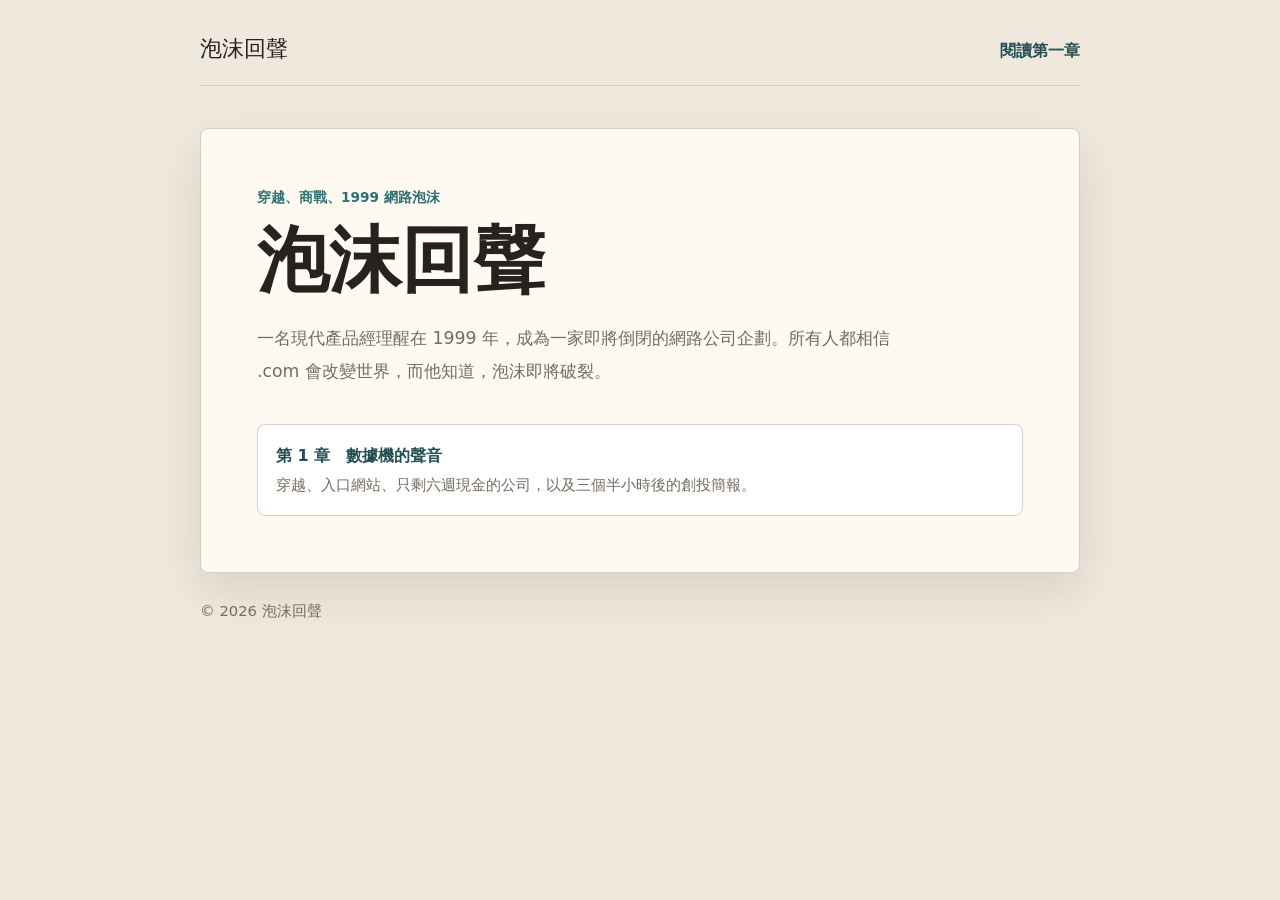
==== index.html @ cc33d05b "Add files via upload" ====
<!doctype html>
<html lang="zh-Hant">
  <head>
    <meta charset="utf-8" />
    <meta name="viewport" content="width=device-width, initial-scale=1" />
    <title>泡沫回聲</title>
    <link rel="stylesheet" href="site.css" />
  </head>
  <body>
    <header class="site-header">
      <div class="brand">
        <p class="brand-title">泡沫回聲</p>
        <a class="nav-link" href="chapter-01.html">閱讀第一章</a>
      </div>
    </header>

    <main class="hero">
      <p class="eyebrow">穿越、商戰、1999 網路泡沫</p>
      <h1>泡沫回聲</h1>
      <p class="subtitle">
        一名現代產品經理醒在 1999 年，成為一家即將倒閉的網路公司企劃。所有人都相信
        .com 會改變世界，而他知道，泡沫即將破裂。
      </p>

      <section class="chapter-list" aria-label="章節列表">
        <a class="chapter-card" href="chapter-01.html">
          第 1 章　數據機的聲音
          <span>穿越、入口網站、只剩六週現金的公司，以及三個半小時後的創投簡報。</span>
        </a>
      </section>
    </main>

    <footer class="site-footer">
      <p>© 2026 泡沫回聲</p>
    </footer>
  </body>
</html>
---- site.css ----
:root {
  color-scheme: light;
  --paper: #fffaf1;
  --ink: #25221f;
  --muted: #746b61;
  --line: #d9cfc0;
  --accent: #2f6f73;
  --accent-dark: #214f52;
  --bg: #efe9dd;
}

* {
  box-sizing: border-box;
}

body {
  margin: 0;
  background: var(--bg);
  color: var(--ink);
  font-family:
    "Microsoft JhengHei",
    "PingFang TC",
    "Noto Sans TC",
    system-ui,
    sans-serif;
  line-height: 1.9;
}

a {
  color: var(--accent-dark);
  font-weight: 700;
  text-decoration: none;
}

a:hover {
  text-decoration: underline;
}

.site-header,
.site-footer {
  width: min(880px, calc(100% - 32px));
  margin: 0 auto;
}

.site-header {
  padding: 28px 0 18px;
}

.brand {
  display: flex;
  align-items: baseline;
  justify-content: space-between;
  gap: 16px;
  border-bottom: 1px solid var(--line);
  padding-bottom: 16px;
}

.brand-title {
  margin: 0;
  font-size: 1.35rem;
  letter-spacing: 0;
}

.nav-link {
  white-space: nowrap;
}

.hero,
.reader {
  width: min(880px, calc(100% - 32px));
  margin: 24px auto;
  background: var(--paper);
  border: 1px solid var(--line);
  border-radius: 8px;
  padding: clamp(24px, 5vw, 56px);
  box-shadow: 0 18px 45px rgba(55, 45, 34, 0.12);
}

.eyebrow {
  margin: 0 0 10px;
  color: var(--accent);
  font-size: 0.85rem;
  font-weight: 700;
}

h1 {
  margin: 0;
  font-size: clamp(2.2rem, 7vw, 4.5rem);
  line-height: 1.1;
}

h2 {
  margin: 0 0 18px;
  font-size: clamp(1.8rem, 5vw, 3rem);
  line-height: 1.18;
}

.subtitle {
  max-width: 680px;
  margin: 22px 0 0;
  color: var(--muted);
  font-size: 1.08rem;
}

.chapter-list {
  display: grid;
  gap: 12px;
  margin-top: 36px;
}

.chapter-card {
  display: block;
  border: 1px solid var(--line);
  border-radius: 8px;
  background: #ffffff;
  padding: 16px 18px;
}

.chapter-card span {
  display: block;
  color: var(--muted);
  font-size: 0.92rem;
  font-weight: 400;
}

.reader-title {
  border-bottom: 1px solid var(--line);
  margin-bottom: 30px;
  padding-bottom: 20px;
}

.chapter-body p {
  margin: 0 0 1.2em;
  text-align: justify;
}

.reader-nav {
  display: flex;
  justify-content: space-between;
  gap: 16px;
  border-top: 1px solid var(--line);
  margin-top: 36px;
  padding-top: 20px;
}

.site-footer {
  color: var(--muted);
  font-size: 0.92rem;
  padding: 0 0 36px;
}

@media (max-width: 640px) {
  .brand {
    align-items: flex-start;
    flex-direction: column;
  }

  .reader-nav {
    flex-direction: column;
  }
}
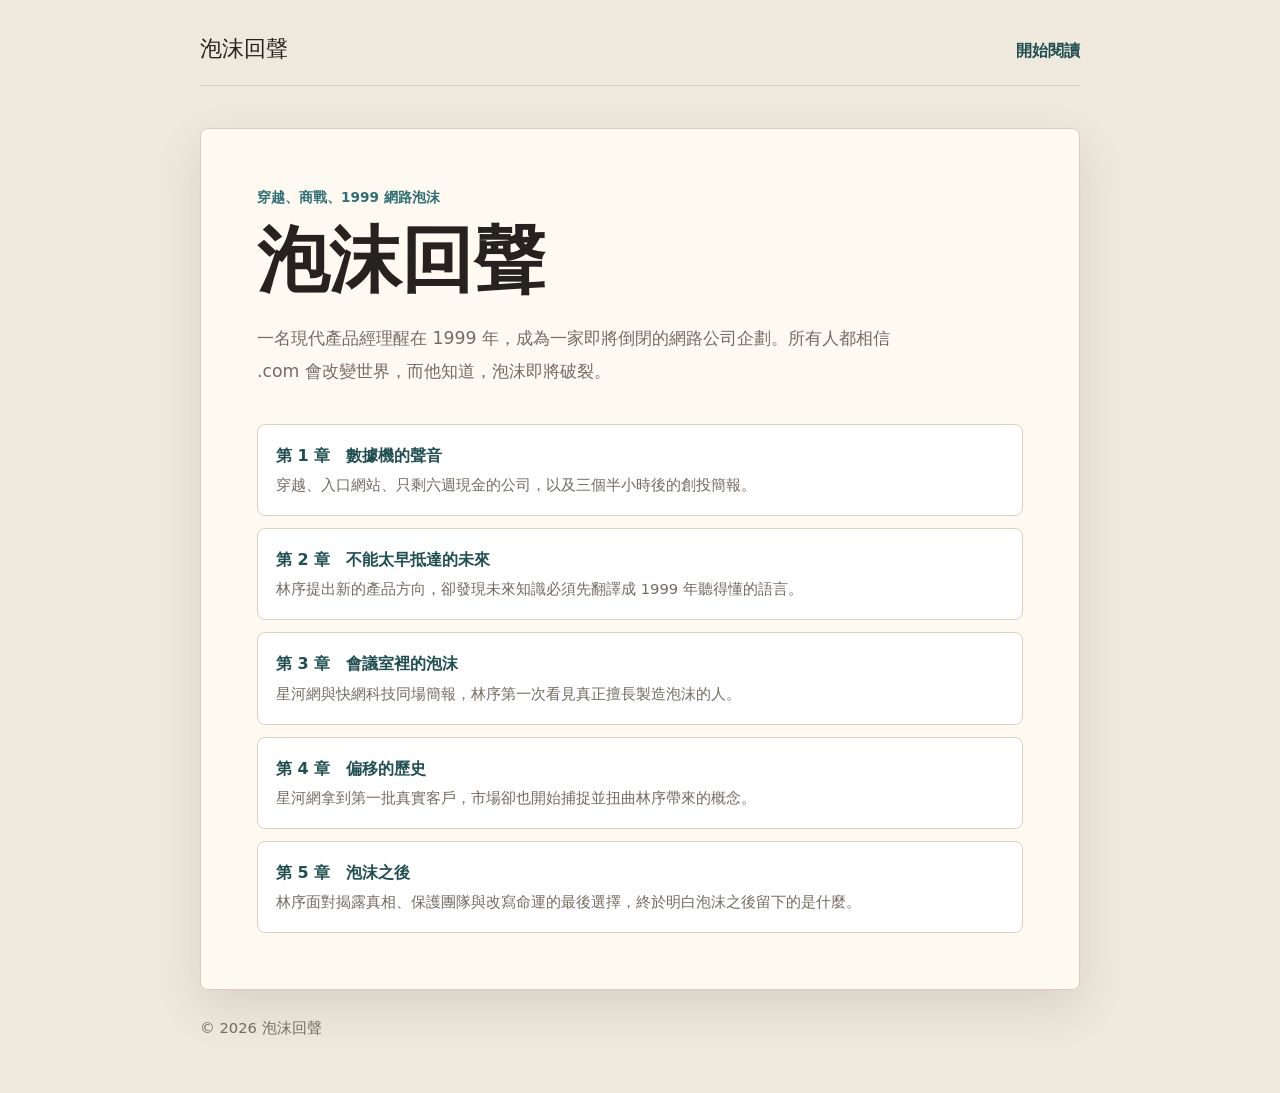
==== commit 1fe0be4e: "Add files via upload" ====
--- a/index.html
+++ b/index.html
@@ -10,7 +10,7 @@
     <header class="site-header">
       <div class="brand">
         <p class="brand-title">泡沫回聲</p>
-        <a class="nav-link" href="chapter-01.html">閱讀第一章</a>
+        <a class="nav-link" href="chapter-01.html">開始閱讀</a>
       </div>
     </header>
 
@@ -27,6 +27,22 @@
           第 1 章　數據機的聲音
           <span>穿越、入口網站、只剩六週現金的公司，以及三個半小時後的創投簡報。</span>
         </a>
+        <a class="chapter-card" href="chapter-02.html">
+          第 2 章　不能太早抵達的未來
+          <span>林序提出新的產品方向，卻發現未來知識必須先翻譯成 1999 年聽得懂的語言。</span>
+        </a>
+        <a class="chapter-card" href="chapter-03.html">
+          第 3 章　會議室裡的泡沫
+          <span>星河網與快網科技同場簡報，林序第一次看見真正擅長製造泡沫的人。</span>
+        </a>
+        <a class="chapter-card" href="chapter-04.html">
+          第 4 章　偏移的歷史
+          <span>星河網拿到第一批真實客戶，市場卻也開始捕捉並扭曲林序帶來的概念。</span>
+        </a>
+        <a class="chapter-card" href="chapter-05.html">
+          第 5 章　泡沫之後
+          <span>林序面對揭露真相、保護團隊與改寫命運的最後選擇，終於明白泡沫之後留下的是什麼。</span>
+        </a>
       </section>
     </main>
 
